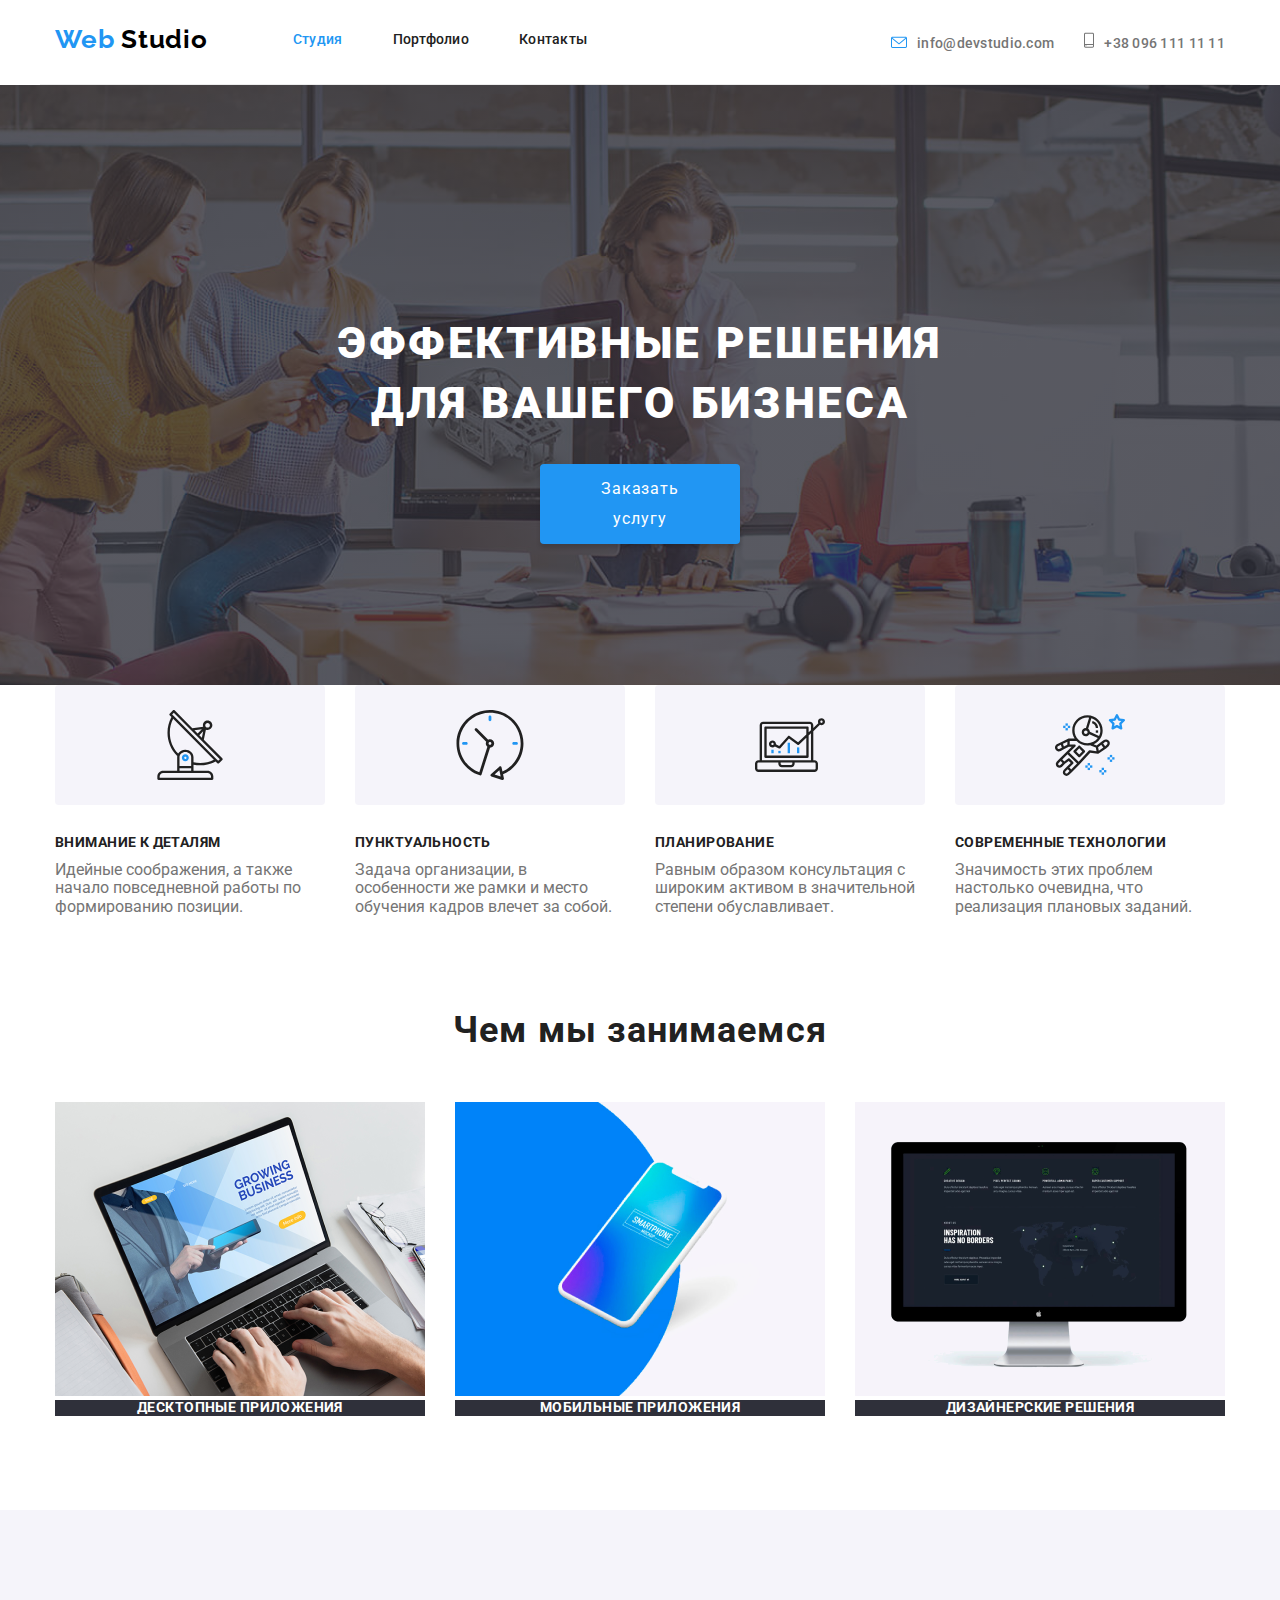
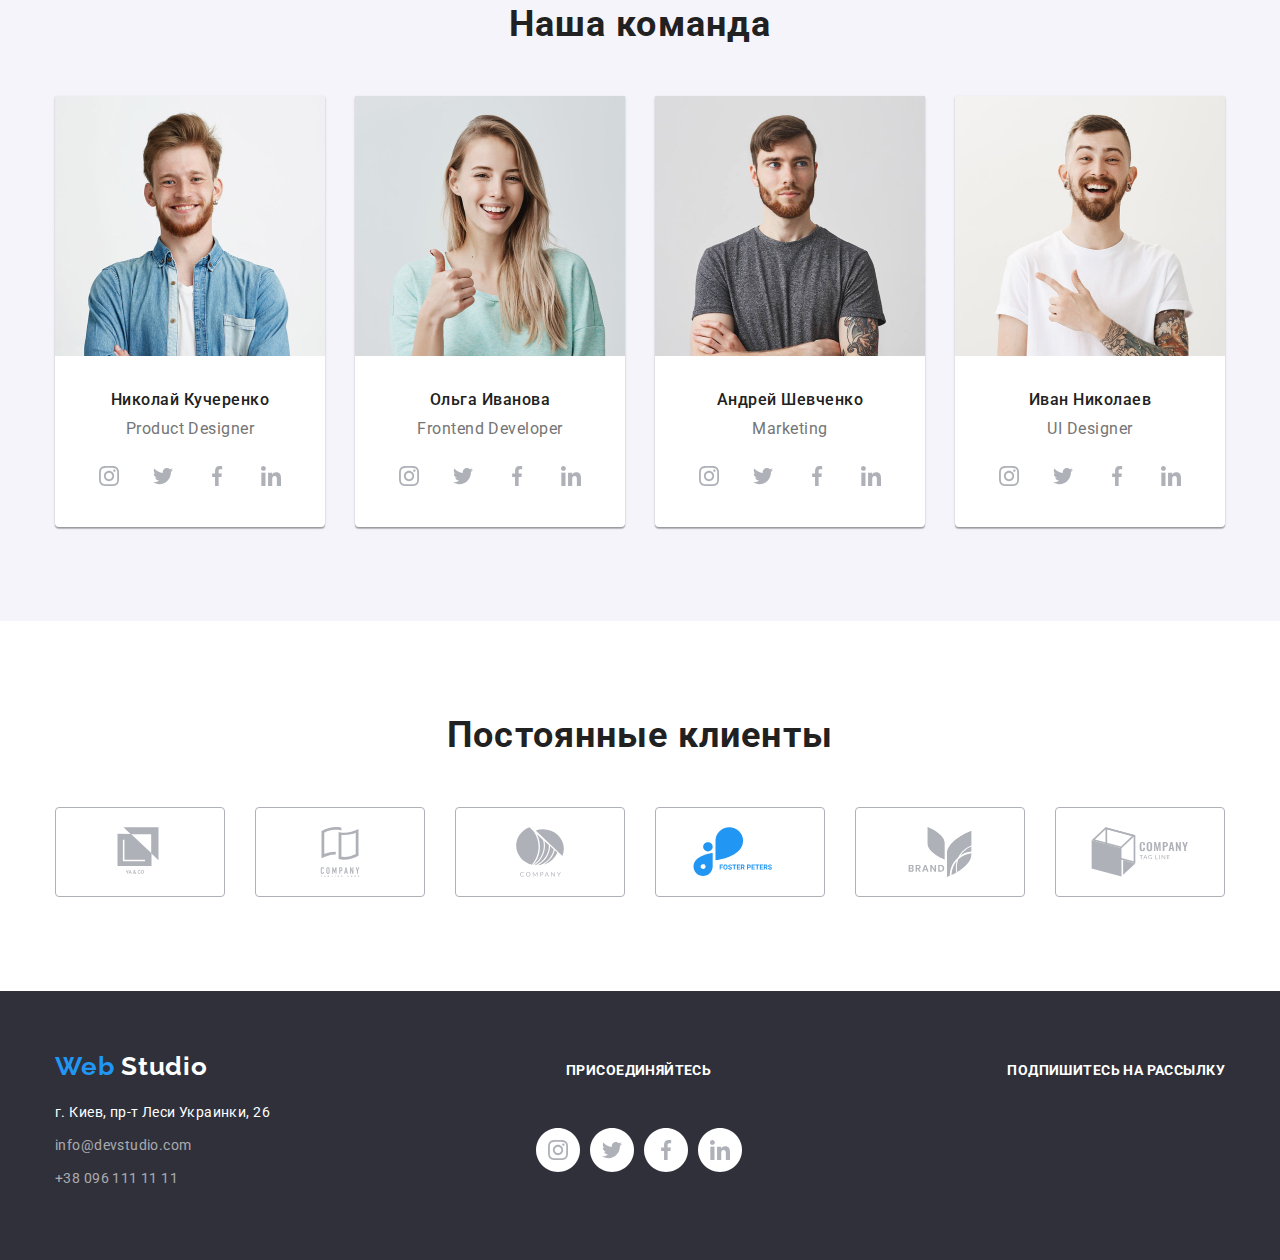
==== index.html @ a06b5bfc "Добавляет декорэлементы до спрайта" ====
<!DOCTYPE html>
<html lang="ru">
  <head>
    <meta charset="UTF-8" />
    <meta name="viewport" content="width=device-width, initial-scale=1.0" />
    <title>Web Studio</title>
    <link
      href="https://fonts.googleapis.com/css2?family=Raleway:wght@700&family=Roboto:wght@400;500;700;900&display=swap"
      rel="stylesheet"
    />
    <link rel="stylesheet" href="./css/normalize.css" />
    <link rel="stylesheet" href="./css/styles.css" />
  </head>
  <body>
    <header class="header">
      <div class="container">
        <nav class="navigation">
          <!--Логотип-->
          <a class="logo-link link" href="./index.html"
            ><span class="logo-name" lang="en"
              ><span class="logo-web">Web</span> Studio</span
            ></a
          >
          <!--Разделы-->
          <ul class="navigation-list">
            <li class="navigation-list-item">
              <a
                class="navigation-list-item-link link current"
                href="./index.html"
                target="_blank"
                >Студия</a
              >
            </li>
            <li class="navigation-list-item">
              <a
                class="navigation-list-item-link link"
                href="./portfolio.html"
                target="_blank"
                >Портфолио</a
              >
            </li>
            <li class="navigation-list-item">
              <a class="navigation-list-item-link link" href="">Контакты</a>
            </li>
          </ul>
        </nav>
        <!--Коммуникация-->
        <ul class="communication-list">
          <li class="communication-list-item item">
            <!--<img src="./images/images-header/envelope.svg" alt="Конверт" />--><a
              class="communication-mail-link link"
              href="mailto:info@devstudio.com"
              >info@devstudio.com</a
            >
          </li>
          <li class="communication-list-item item">
            <!--<img src="./images/images-header/smartphone.svg" alt="Смартфон" />--><a
              class="communication-tel-link link"
              href="tel:+380961111111"
              >+38 096 111 11 11</a
            >
          </li>
        </ul>
      </div>
    </header>
    <main>
      <!--Секция Герой-->
      <section class="hero">
        <div class="container">
          <h1 class="hero-title">
            Эффективные решения <br />
            для вашего бизнеса
          </h1>
          <a class="button-hero link" href="">Заказать услугу</a>
        </div>
      </section>
      <!--Наши особенности-->
      <section class="skills">
        <div class="container">
          <h2 hidden>Наши особенности</h2>
          <ul class="skills-list">
            <li class="skills-item icon-antenna">
              <!--<img
                class="picture"
                src="./images/images-skills/antenna.svg"
                alt="Антенна"
              />-->
              <h3 class="subtitle">Внимание к деталям</h3>
              <p class="skills-item-text">
                Идейные соображения, а также начало повседневной работы по
                формированию позиции.
              </p>
            </li>
            <li class="skills-item icon-clock">
              <!--<img
                class="picture"
                src="./images/images-skills/clock.svg"
                alt="Часы"
              />-->
              <h3 class="subtitle">Пунктуальность</h3>
              <p class="skills-item-text">
                Задача организации, в особенности же рамки и место обучения
                кадров влечет за собой.
              </p>
            </li>
            <li class="skills-item icon-diagram">
              <!--<img
                class="picture"
                src="./images/images-skills/diagram.svg"
                alt="Диаграмма"
              />-->
              <h3 class="subtitle">Планирование</h3>
              <p class="skills-item-text">
                Равным образом консультация с широким активом в значительной
                степени обуславливает.
              </p>
            </li>
            <li class="skills-item icon-astronaut">
              <!--<img
                class="picture"
                src="./images/images-skills/astronaut.svg"
                alt="Астронавт"
              />-->
              <h3 class="subtitle">Современные технологии</h3>
              <p class="skills-item-text">
                Значимость этих проблем настолько очевидна, что реализация
                плановых заданий.
              </p>
            </li>
          </ul>
        </div>
      </section>
      <!--Чем мы занимаемся-->
      <section class="work">
        <div class="container">
          <h2 class="title">Чем мы занимаемся</h2>
          <ul class="work-list">
            <li class="work-list-item">
              <img
                src="./images/images-work/desctop.png"
                alt="Работа с ноутбуком"
                width="370"
                height="294"
              />
              <p class="work-subtitle">Десктопные приложения</p>
            </li>
            <li class="work-list-item">
              <img
                src="./images/images-work/mobile.png"
                alt="Изображение смартфона"
                width="370"
                height="294"
              />
              <p class="work-subtitle">Мобильные приложения</p>
            </li>
            <li class="work-list-item">
              <img
                src="./images/images-work/display.png"
                alt="Экран дисплея"
                width="370"
                height="294"
              />
              <p class="work-subtitle">Дизайнерские решения</p>
            </li>
          </ul>
        </div>
      </section>
      <!--Наша команда-->
      <section class="team">
        <div class="container">
          <h2 class="title">Наша команда</h2>
          <ul class="team-list">
            <li class="team-list-item">
              <img
                src="./images/images-team/nik.jpg"
                alt="Николай Кучеренко"
                width="270"
                height="260"
              />
              <h3 class="team-name">Николай Кучеренко</h3>
              <p class="work-profession">Product Designer</p>
              <ul class="privat-communication">
                <li>
                  <a href="" aria-label="иконка линкедина">
                    <img
                      src="./images/images-team/lin.svg"
                      alt="иконка линкедина"
                  /></a>
                </li>
                <li>
                  <a href="" aria-label="иконка твиттера"
                    ><img
                      src="./images/images-team/tvit.svg"
                      alt="иконка твиттера"
                  /></a>
                </li>
                <li>
                  <a href="" aria-label="иконка фейсбука"
                    ><img
                      src="./images/images-team/fb.svg"
                      alt="иконка фейсбука"
                  /></a>
                </li>
                <li>
                  <a href="" aria-label="иконка инстаграма"
                    ><img
                      src="./images/images-team/instag.svg"
                      alt="иконка инстаграма"
                  /></a>
                </li>
              </ul>
            </li>

            <li class="team-list-item">
              <img
                src="./images/images-team/olg.jpg"
                alt="Ольга Иванова"
                width="270"
                height="260"
              />
              <h3 class="team-name">Ольга Иванова</h3>
              <p class="work-profession">Frontend Developer</p>
              <ul class="privat-communication">
                <li>
                  <a href="" aria-label="иконка линкедина">
                    <img
                      src="./images/images-team/lin.svg"
                      alt="иконка линкедина"
                  /></a>
                </li>
                <li>
                  <a href="" aria-label="иконка твиттера"
                    ><img
                      src="./images/images-team/tvit.svg"
                      alt="иконка твиттера"
                  /></a>
                </li>
                <li>
                  <a href="" aria-label="иконка фейсбука"
                    ><img
                      src="./images/images-team/fb.svg"
                      alt="иконка фейсбука"
                  /></a>
                </li>
                <li>
                  <a href="" aria-label="иконка инстаграма"
                    ><img
                      src="./images/images-team/instag.svg"
                      alt="иконка инстаграма"
                  /></a>
                </li>
              </ul>
            </li>
            <li class="team-list-item">
              <img
                src="./images/images-team/and.jpg"
                alt="Андрей Шевченко"
                width="270"
                height="260"
              />
              <h3 class="team-name">Андрей Шевченко</h3>
              <p class="work-profession">Marketing</p>
              <ul class="privat-communication">
                <li>
                  <a href="" aria-label="иконка линкедина">
                    <img
                      src="./images/images-team/lin.svg"
                      alt="иконка линкедина"
                  /></a>
                </li>
                <li>
                  <a href="" aria-label="иконка твиттера"
                    ><img
                      src="./images/images-team/tvit.svg"
                      alt="иконка твиттера"
                  /></a>
                </li>
                <li>
                  <a href="" aria-label="иконка фейсбука"
                    ><img
                      src="./images/images-team/fb.svg"
                      alt="иконка фейсбука"
                  /></a>
                </li>
                <li>
                  <a href="" aria-label="иконка инстаграма"
                    ><img
                      src="./images/images-team/instag.svg"
                      alt="иконка инстаграма"
                  /></a>
                </li>
              </ul>
            </li>
            <li class="team-list-item">
              <img
                src="./images/images-team/iva.jpg"
                alt="Иван Николаев"
                width="270"
                height="260"
              />
              <h3 class="team-name">Иван Николаев</h3>
              <p class="work-profession">UI Designer</p>
              <ul class="privat-communication">
                <li>
                  <a href="" aria-label="иконка линкедина">
                    <img
                      src="./images/images-team/lin.svg"
                      alt="иконка линкедина"
                  /></a>
                </li>
                <li>
                  <a href="" aria-label="иконка твиттера"
                    ><img
                      src="./images/images-team/tvit.svg"
                      alt="иконка твиттера"
                  /></a>
                </li>
                <li>
                  <a href="" aria-label="иконка фейсбука"
                    ><img
                      src="./images/images-team/fb.svg"
                      alt="иконка фейсбука"
                  /></a>
                </li>
                <li>
                  <a href="" aria-label="иконка инстаграма"
                    ><img
                      src="./images/images-team/instag.svg"
                      alt="иконка инстаграма"
                  /></a>
                </li>
              </ul>
            </li>
          </ul>
        </div>
      </section>
      <!--Постоянные клиенты-->
      <section class="klients container">
        <h2 class="title">Постоянные клиенты</h2>
        <ul class="klients-list">
          <li class="klients-button">
            <a href="" aria-label="иконка компании"
              ><img
                class="klients-logo"
                src="./images/images-klients/logo1.svg"
                alt="Логотип компании"
            /></a>
          </li>
          <li class="klients-button">
            <a href="" aria-label="иконка компании"
              ><img
                class="klients-logo"
                src="./images/images-klients/logo2.svg"
                alt="Логотип компании"
            /></a>
          </li>
          <li class="klients-button">
            <a href="" aria-label="иконка компании"
              ><img
                class="klients-logo"
                src="./images/images-klients/logo3.svg"
                alt="Логотип компании"
            /></a>
          </li>
          <li class="klients-button">
            <a href="" aria-label="иконка компании"
              ><img
                class="klients-logo"
                src="./images/images-klients/logo4.svg"
                alt="Логотип компании"
            /></a>
          </li>
          <li class="klients-button">
            <a href="" aria-label="иконка компании"
              ><img
                class="klients-logo"
                src="./images/images-klients/logo5.svg"
                alt="Логотип компании"
            /></a>
          </li>
          <li class="klients-button">
            <a href="" aria-label="иконка компании"
              ><img
                class="klients-logo"
                src="./images/images-klients/logo6.svg"
                alt="Логотип компании"
            /></a>
          </li>
        </ul>
      </section>
    </main>
    <!--Подвал-->
    <footer class="footer">
      <div class="footer-container container">
        <div class="footer-contact">
          <a class="footer-logo link" href=""
            ><span class="logo-name" lang="en"
              ><span class="logo-web">Web</span> Studio</span
            ></a
          >
          <ul class="footer-list">
            <li class="footer-adress">г. Киев, пр-т Леси Украинки, 26</li>
            <li class="footer-adress">
              <a class="footer-mail link" href="mailto:info@devstudio.com"
                >info@devstudio.com</a
              >
            </li>
            <li class="footer-adress">
              <a class="footer-tel link" href="tel:+380961111111"
                >+38 096 111 11 11</a
              >
            </li>
          </ul>
        </div>
        <div class="footer-connect">
          <p class="connect">присоединяйтесь</p>
          <ul class="footer-connect-list">
            <li>
              <a href="" aria-label="иконка линкедина">
                <img src="./images/images-team/lin.svg" alt="иконка линкедина"
              /></a>
            </li>
            <li>
              <a href="" aria-label="иконка твиттера"
                ><img src="./images/images-team/tvit.svg" alt="иконка твиттера"
              /></a>
            </li>
            <li>
              <a href="" aria-label="иконка фейсбука"
                ><img src="./images/images-team/fb.svg" alt="иконка фейсбука"
              /></a>
            </li>
            <li>
              <a href="" aria-label="иконка инстаграма"
                ><img
                  src="./images/images-team/instag.svg"
                  alt="иконка инстаграма"
              /></a>
            </li>
          </ul>
        </div>
        <div class="subscription">
          <p class="connect">Подпишитесь на рассылку</p>
        </div>
      </div>
    </footer>
  </body>
</html>
---- css/styles.css ----
/* цвет основного текста #757575 */
/* цвет заголовков  #212121; */
/* цвет на темном фоне #FFFFFF  */
/* цвет акцента #2196F3 */
/* вторичный цвет фона #F5F4FA; */
/* темный цвет фона #2F303A; */
/* шрифт заголовков  Roboto bold; */
/* шрифт основного текста  Roboto normal; */
/* шрифт главного заголовка  Roboto 900; */
:root {
  --main-text-color: #757575;
  --title-text-color: #212121;
  --contrast-text-color: #ffffff;
  --accent-color: #2196f3;
  --body-color: #ffffff;
  --alt-body-color: #f5f4fa;
  --dark-body-color: #2f303a;
  --main-font: Roboto, sans-serif;
  --title-font: Roboto bold, sans-serif;
}
html {
  box-sizing: border-box;
}

*,
*::before,
*::after {
  box-sizing: inherit;
  margin: 0;
  padding: 0;
}
/*img {
  display: block;
  max-width: 100%;
  height: auto;
}*/
body {
  background-color: var(--body-color);
  color: var(--main-text-color);
  font-family: var(--main-font);
  font-style: normal;
  text-decoration: none;
}
.header .container {
  display: flex;
  align-items: baseline;
  justify-content: space-between;
  border-bottom: 1px solid #ececec;
}
.container {
  width: 1200px;
  padding-left: 15px;
  padding-right: 15px;
  margin-left: auto;
  margin-right: auto;
}
.navigation {
  display: flex;
}
.logo-link {
  display: block;
  padding-top: 24px;
  padding-bottom: 25px;
  margin-right: 85px;
}

.navigation .logo-name {
  color: #000000;
  font-family: Raleway, sans-serif;
  font-weight: 700;
  font-size: 26px;
  line-height: 1.19;
  letter-spacing: 0.03em;
}
.navigation .logo-name:hover,
.navigation .logo-name:focus {
  color: var(--accent-color);
}
.logo-web {
  color: var(--accent-color);
}

.navigation-list,
.communication-list,
.skills-list,
.work-list,
.team-list,
.klients-list,
.filter-list,
.gallery-list,
.footer-list {
  list-style: none;
}
.link {
  text-decoration: none;
}
.navigation-list {
  display: flex;
}
.navigation-list-item:not(:last-child) {
  margin-right: 50px;
}
.navigation-list-item-link {
  display: block;
  padding-top: 32px;
  padding-bottom: 32px;
  font-weight: 500;
  font-size: 14px;
  line-height: 1.14;
  letter-spacing: 0.02em;
  text-decoration: none;
  color: var(--title-text-color);
}

.navigation-list-item-link:hover,
.navigation-list-item-link:focus {
  color: var(--accent-color);
}
.current {
  color: var(--accent-color);
}
.communication-list {
  display: flex;
  align-items: baseline;
}
.communication-list-item:not(:last-child) {
  margin-right: 30px;
}
.communication-mail-link::before {
  content: "";
  display: inline-block;
  margin-right: 10px;
  width: 16px;
  height: 12px;
  background-image: url("../images/images-header/envelope.svg");
}
.communication-tel-link::before {
  content: "";
  display: inline-block;
  margin-right: 10px;
  width: 10px;
  height: 16px;
  background-image: url("../images/images-header/smartphone.svg");
}
.communication-mail-link,
.communication-tel-link {
  display: block;
  padding-top: 32px;
  padding-bottom: 32px;

  font-weight: 500;
  font-size: 14px;
  line-height: 1.14;
  letter-spacing: 0.02em;

  color: var(--main-text-color);
}
.communication-mail-link:hover,
.communication-mail-link:focus,
.communication-tel-link:hover,
.communication-tel-link:focus {
  color: var(--accent-color);
}
.navigation-list-item-link .current {
  color: var(--title-text-color);
}
.hero {
  background-image: linear-gradient(
      rgba(47, 48, 58, 0.8),
      rgba(47, 48, 58, 0.8)
    ),
    url("../images/images-hero.jpg");

  max-height: 600px;
  background-repeat: no-repeat;
  background-position: right;
  background-size: auto;
  padding-top: 200px;
  padding-bottom: 200px;
}
.hero-title {
  font-weight: 900;
  font-size: 44px;
  line-height: 1.36;
  text-align: center;
  letter-spacing: 0.06em;
  text-transform: uppercase;
  color: var(--contrast-text-color);
}
.button-hero {
  display: block;
  padding-top: 10px;
  padding-right: 32px;
  padding-bottom: 10px;
  padding-left: 32px;
  width: 200px;
  box-shadow: 0px 4px 4px rgba(0, 0, 0, 0.15);
  border-radius: 4px;
  margin-top: 30px;
  margin-left: auto;
  margin-right: auto;
  font-weight: 400;
  font-size: 16px;
  line-height: 1.87;
  text-align: center;
  letter-spacing: 0.06em;
  background-color: #2196f3;
  color: var(--contrast-text-color);
}
.title {
  font-weight: 700;
  font-size: 36px;
  line-height: 1.16;
  text-align: center;
  letter-spacing: 0.03em;
  color: var(--title-text-color);
}
.skills {
  padding-bottom: 94px;
}
.skills-list {
  display: flex;
  flex-wrap: wrap;
  justify-content: space-between;
}
.skills-item:not(:last-child) {
  margin-right: 0px;
}
.picture {
  display: block;
  width: 270px;
  height: 120px;
  padding-top: 25px;
  padding-right: 100px;
  padding-bottom: 25px;
  padding-left: 100px;
  margin-bottom: 30px;
  border-radius: 4px;
  background-color: var(--alt-body-color);
}
.subtitle {
  font-weight: 700;
  font-size: 14px;
  line-height: 1.14;
  letter-spacing: 0.03em;
  text-transform: uppercase;
  color: var(--title-text-color);
}
.skills-item-text {
  display: block;
  width: 270px;
  margin-top: 10px;
}
.work-list {
  display: flex;
  justify-content: space-between;
  padding-top: 50px;
  padding-bottom: 94px;
}
.skills-item::before {
  content: "";
  display: block;
  margin-bottom: 30px;
  background: #f5f4fa;
  border-radius: 4px;

  background-repeat: no-repeat;
  background-position: center;
  height: 120px;
}
.icon-antenna::before {
  background-image: url("../images/images-skills/antenna.svg");
}
.icon-clock::before {
  background-image: url("../images/images-skills/clock.svg");
}
.icon-diagram::before {
  background-image: url("../images/images-skills/diagram.svg");
}
.icon-astronaut::before {
  background-image: url("../images/images-skills/astronaut.svg");
}
.work-subtitle,
.connect {
  font-weight: 700;
  font-size: 14px;
  line-height: 1.14;
  text-align: center;
  letter-spacing: 0.03em;
  text-transform: uppercase;
  background-color: var(--dark-body-color);
  color: var(--contrast-text-color);
}
.team {
  background-color: var(--alt-body-color);
  padding-top: 94px;
}
.team-list {
  display: flex;
  justify-content: space-between;
  padding-top: 50px;
  padding-bottom: 94px;
}
.team-list-item {
  display: block;
  width: 270px;
  margin-right: 30;
  background-color: var(--body-color);
  box-shadow: 0px 2px 1px rgba(0, 0, 0, 0.2), 0px 1px 1px rgba(0, 0, 0, 0.14),
    0px 1px 3px rgba(0, 0, 0, 0.12);
  border-radius: 0px 0px 4px 4px;
}
.team-list-item:not(:last-child) {
  margin-right: 0px;
}
.team-name {
  display: block;
  padding-top: 30px;
  padding-bottom: 10px;

  font-family: Roboto;
  font-weight: 500;
  font-size: 16px;
  line-height: 1.19;
  text-align: center;
  letter-spacing: 0.03em;
  color: var(--title-text-color);
}
.work-profession {
  font-family: Roboto;
  font-weight: 400;
  font-size: 16px;
  line-height: 1.19;
  text-align: center;
  letter-spacing: 0.03em;
  color: var(--main-text-color);
}
.privat-communication {
  display: flex;
  justify-content: space-between;
  padding-top: 16px;
  padding-right: 32px;
  padding-bottom: 24px;
  padding-left: 32px;
  list-style: none;
}
.klients {
  padding-top: 94px;
  padding-bottom: 94px;
}
.klients-list {
  display: flex;
  justify-content: space-between;
  padding-top: 50px;
}
.klients-button {
  display: flex;
  justify-content: center;
  align-items: center;
  width: 170px;
  height: 90px;
  border: 1px solid #afb1b8;
  border-radius: 4px;
  /*padding-top: 10.28px;
  text-align: center;*/
}
.klients-button:hover,
.klients-button:focus {
  border: 1px solid #2196f3;
}
.klients-logo {
  display: block;
  width: 170px;
  height: 90px;
  padding: 20px;
}
footer {
  background-color: var(--dark-body-color);
  padding-top: 60px;
  padding-bottom: 60px;
}
.footer-container {
  display: flex;
  justify-content: space-between;
  align-items: baseline;
}

footer .logo-name {
  display: block;
  padding-bottom: 20px;
  font-family: Raleway;
  font-weight: 700;
  font-size: 26px;
  line-height: 1.19;
  letter-spacing: 0.03em;
  color: var(--contrast-text-color);
}

.footer-adress {
  display: block;
  padding-bottom: 9px;
  font-weight: 400;
  font-size: 14px;
  line-height: 1.71;
  letter-spacing: 0.03em;

  color: var(--contrast-text-color);
}
.footer-mail,
.footer-tel {
  font-weight: 400;
  font-size: 14px;
  line-height: 1.71;
  letter-spacing: 0.03em;

  color: rgba(255, 255, 255, 0.6);
}

.footer-connect-list {
  display: flex;
  justify-content: space-between;
  padding-top: 50px;
  list-style: none;
  width: 206px;
}

.filter-list {
  display: flex;
  justify-content: center;
  padding-top: 102px;
  padding-bottom: 52px;
}
.filter-list-item {
  display: block;
  padding-top: 6px;
  padding-right: 22px;
  padding-bottom: 6px;
  padding-left: 22px;
  border-radius: 4px;
  font-weight: 500;
  font-size: 16px;
  line-height: 1.62;
  text-align: center;
  letter-spacing: 0.03em;
  color: var(--title-text-color);
  background-color: var(--alt-body-color);
}
.filter-list-item:hover,
.filter-list-item:focus {
  background-color: var(--accent-color);
  color: var(--contrast-text-color);
}
.filter-list-item:not(:last-child) {
  margin-right: 8px;
}
.gallery-list {
  display: flex;
  flex-wrap: wrap;
  padding-bottom: 82px;
}
.gallery-list-item {
  display: block;
  width: 370px;
  margin-right: 30px;
  margin-bottom: 30px;
}
.gallery-list-item:nth-child(3n) {
  margin-right: 0px;
}
.gallery-list-item:nth-last-child(-n + 3) {
  margin-bottom: 0px;
}
.gallery-picture {
  display: block;
}
.gallery-hidden-text {
  font-weight: 400;
  font-size: 18px;
  line-height: 1.56;
  letter-spacing: 0.03em;
  background-color: var(--accent-color);
  color: var(--contrast-text-color);
}
.description {
  display: block;
  padding-top: 20px;
  padding-right: 24px;
  padding-bottom: 20px;
  padding-left: 24px;
  border-left: 1px solid #eeeeee;
  border-bottom: 1px solid #eeeeee;
  border-right: 1px solid #eeeeee;
}
.gallery-title {
  font-weight: 400;
  font-size: 18px;
  line-height: 2;
  letter-spacing: 0.06em;
  color: var(--title-text-color);
  margin-bottom: 4px;
}
.gallery-text {
  font-weight: 400;
  font-size: 16px;
  line-height: 1.87;
  letter-spacing: 0.03em;
  color: var(--main-text-color);
}
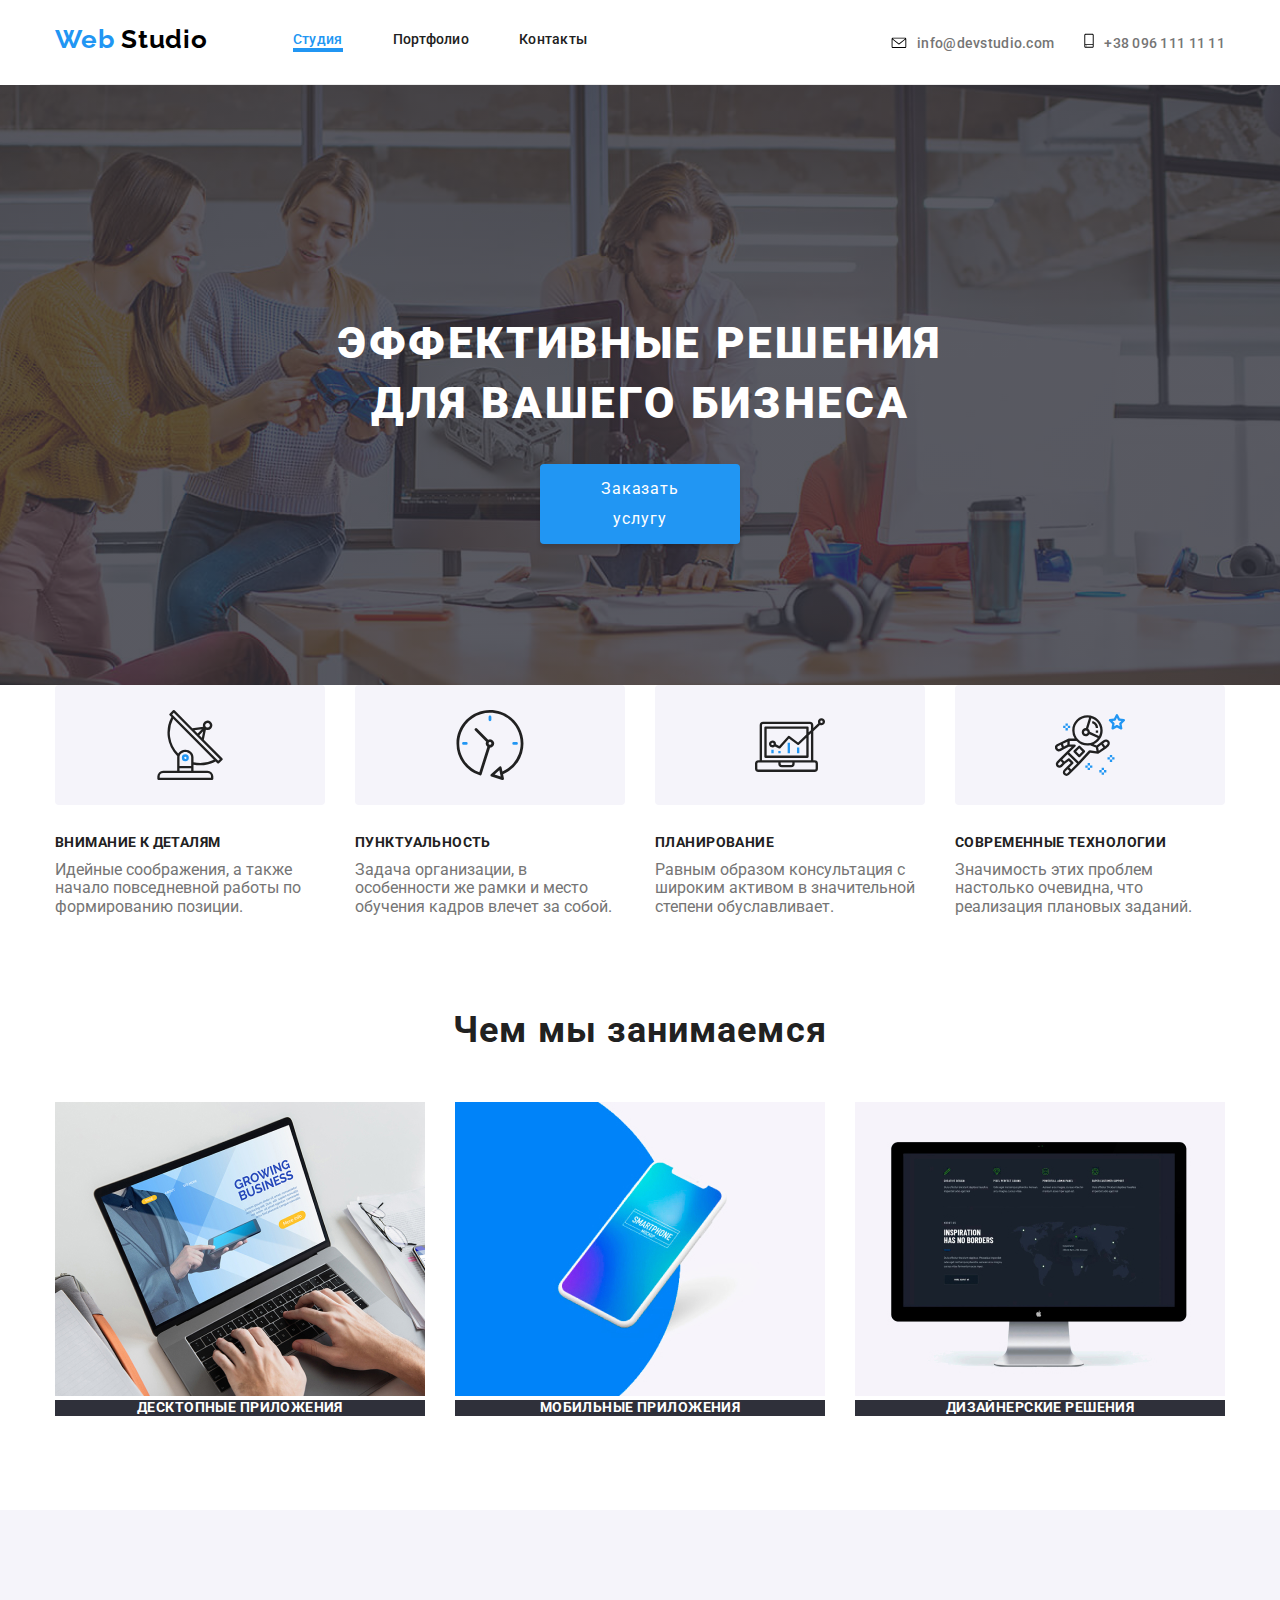
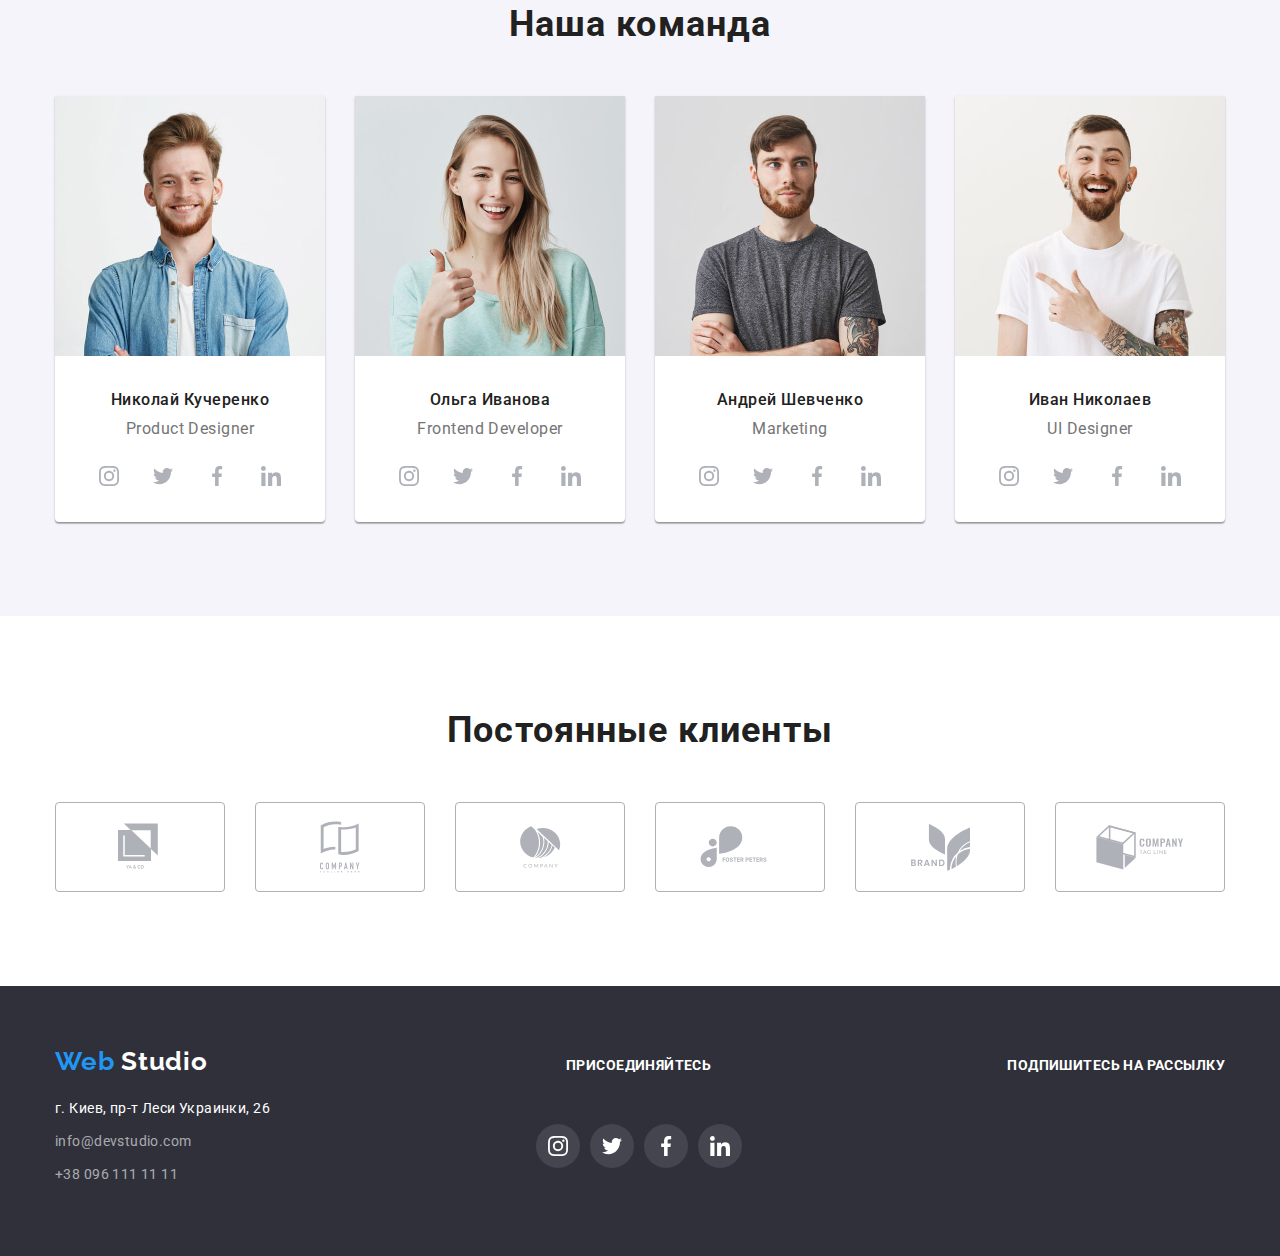
==== commit 1cc3a811: "оптимизирует изображения" ====
--- a/index.html
+++ b/index.html
@@ -50,6 +50,8 @@
             <!--<img src="./images/images-header/envelope.svg" alt="Конверт" />--><a
               class="communication-mail-link link"
               href="mailto:info@devstudio.com"
+              ><svg class="communication-mail-link-svg">
+                <use href="./images/sprite.svg#icon-envelope"></use></svg
               >info@devstudio.com</a
             >
           </li>
@@ -57,6 +59,8 @@
             <!--<img src="./images/images-header/smartphone.svg" alt="Смартфон" />--><a
               class="communication-tel-link link"
               href="tel:+380961111111"
+              ><svg class="communication-tel-link-svg">
+                <use href="./images/sprite.svg#icon-smartphone"></use></svg
               >+38 096 111 11 11</a
             >
           </li>
@@ -85,6 +89,11 @@
                 src="./images/images-skills/antenna.svg"
                 alt="Антенна"
               />-->
+              <div class="skills-item-icon">
+                <svg class="skills-item-svg">
+                  <use href="./images/sprite.svg#icon-antenna"></use>
+                </svg>
+              </div>
               <h3 class="subtitle">Внимание к деталям</h3>
               <p class="skills-item-text">
                 Идейные соображения, а также начало повседневной работы по
@@ -97,6 +106,11 @@
                 src="./images/images-skills/clock.svg"
                 alt="Часы"
               />-->
+              <div class="skills-item-icon">
+                <svg class="skills-item-svg">
+                  <use href="./images/sprite.svg#icon-clock"></use>
+                </svg>
+              </div>
               <h3 class="subtitle">Пунктуальность</h3>
               <p class="skills-item-text">
                 Задача организации, в особенности же рамки и место обучения
@@ -109,6 +123,11 @@
                 src="./images/images-skills/diagram.svg"
                 alt="Диаграмма"
               />-->
+              <div class="skills-item-icon">
+                <svg class="skills-item-svg">
+                  <use href="./images/sprite.svg#icon-diagram"></use>
+                </svg>
+              </div>
               <h3 class="subtitle">Планирование</h3>
               <p class="skills-item-text">
                 Равным образом консультация с широким активом в значительной
@@ -121,6 +140,11 @@
                 src="./images/images-skills/astronaut.svg"
                 alt="Астронавт"
               />-->
+              <div class="skills-item-icon">
+                <svg class="skills-item-svg">
+                  <use href="./images/sprite.svg#icon-astronaut"></use>
+                </svg>
+              </div>
               <h3 class="subtitle">Современные технологии</h3>
               <p class="skills-item-text">
                 Значимость этих проблем настолько очевидна, что реализация
@@ -137,7 +161,7 @@
           <ul class="work-list">
             <li class="work-list-item">
               <img
-                src="./images/images-work/desctop.png"
+                src="./images/images-work/notebook.jpg"
                 alt="Работа с ноутбуком"
                 width="370"
                 height="294"
@@ -146,7 +170,7 @@
             </li>
             <li class="work-list-item">
               <img
-                src="./images/images-work/mobile.png"
+                src="./images/images-work/box.jpg"
                 alt="Изображение смартфона"
                 width="370"
                 height="294"
@@ -155,7 +179,7 @@
             </li>
             <li class="work-list-item">
               <img
-                src="./images/images-work/display.png"
+                src="./images/images-work/desctop.jpg"
                 alt="Экран дисплея"
                 width="370"
                 height="294"
@@ -181,32 +205,41 @@
               <p class="work-profession">Product Designer</p>
               <ul class="privat-communication">
                 <li>
-                  <a href="" aria-label="иконка линкедина">
-                    <img
-                      src="./images/images-team/lin.svg"
-                      alt="иконка линкедина"
-                  /></a>
-                </li>
-                <li>
-                  <a href="" aria-label="иконка твиттера"
-                    ><img
-                      src="./images/images-team/tvit.svg"
-                      alt="иконка твиттера"
-                  /></a>
-                </li>
-                <li>
-                  <a href="" aria-label="иконка фейсбука"
-                    ><img
-                      src="./images/images-team/fb.svg"
-                      alt="иконка фейсбука"
-                  /></a>
-                </li>
-                <li>
-                  <a href="" aria-label="иконка инстаграма"
-                    ><img
-                      src="./images/images-team/instag.svg"
-                      alt="иконка инстаграма"
-                  /></a>
+                  <a
+                    class="privat-communication-link link"
+                    href=""
+                    aria-label="иконка линкедина"
+                  >
+                    <svg class="privat-communication-svg">
+                      <use href="./images/sprite.svg#icon-linkedin"></use></svg
+                  ></a>
+                </li>
+                <li>
+                  <a
+                    class="privat-communication-link link"
+                    href=""
+                    aria-label="иконка твиттера"
+                    ><svg class="privat-communication-svg">
+                      <use href="./images/sprite.svg#icon-twitter"></use></svg
+                  ></a>
+                </li>
+                <li>
+                  <a
+                    class="privat-communication-link link"
+                    href=""
+                    aria-label="иконка фейсбука"
+                    ><svg class="privat-communication-svg">
+                      <use href="./images/sprite.svg#icon-facebook"></use></svg
+                  ></a>
+                </li>
+                <li>
+                  <a
+                    class="privat-communication-link link"
+                    href=""
+                    aria-label="иконка инстаграма"
+                    ><svg class="privat-communication-svg">
+                      <use href="./images/sprite.svg#icon-instagram"></use></svg
+                  ></a>
                 </li>
               </ul>
             </li>
@@ -222,32 +255,41 @@
               <p class="work-profession">Frontend Developer</p>
               <ul class="privat-communication">
                 <li>
-                  <a href="" aria-label="иконка линкедина">
-                    <img
-                      src="./images/images-team/lin.svg"
-                      alt="иконка линкедина"
-                  /></a>
-                </li>
-                <li>
-                  <a href="" aria-label="иконка твиттера"
-                    ><img
-                      src="./images/images-team/tvit.svg"
-                      alt="иконка твиттера"
-                  /></a>
-                </li>
-                <li>
-                  <a href="" aria-label="иконка фейсбука"
-                    ><img
-                      src="./images/images-team/fb.svg"
-                      alt="иконка фейсбука"
-                  /></a>
-                </li>
-                <li>
-                  <a href="" aria-label="иконка инстаграма"
-                    ><img
-                      src="./images/images-team/instag.svg"
-                      alt="иконка инстаграма"
-                  /></a>
+                  <a
+                    class="privat-communication-link link"
+                    href=""
+                    aria-label="иконка линкедина"
+                  >
+                    <svg class="privat-communication-svg">
+                      <use href="./images/sprite.svg#icon-linkedin"></use></svg
+                  ></a>
+                </li>
+                <li>
+                  <a
+                    class="privat-communication-link link"
+                    href=""
+                    aria-label="иконка твиттера"
+                    ><svg class="privat-communication-svg">
+                      <use href="./images/sprite.svg#icon-twitter"></use></svg
+                  ></a>
+                </li>
+                <li>
+                  <a
+                    class="privat-communication-link link"
+                    href=""
+                    aria-label="иконка фейсбука"
+                    ><svg class="privat-communication-svg">
+                      <use href="./images/sprite.svg#icon-facebook"></use></svg
+                  ></a>
+                </li>
+                <li>
+                  <a
+                    class="privat-communication-link link"
+                    href=""
+                    aria-label="иконка инстаграма"
+                    ><svg class="privat-communication-svg">
+                      <use href="./images/sprite.svg#icon-instagram"></use></svg
+                  ></a>
                 </li>
               </ul>
             </li>
@@ -262,32 +304,41 @@
               <p class="work-profession">Marketing</p>
               <ul class="privat-communication">
                 <li>
-                  <a href="" aria-label="иконка линкедина">
-                    <img
-                      src="./images/images-team/lin.svg"
-                      alt="иконка линкедина"
-                  /></a>
-                </li>
-                <li>
-                  <a href="" aria-label="иконка твиттера"
-                    ><img
-                      src="./images/images-team/tvit.svg"
-                      alt="иконка твиттера"
-                  /></a>
-                </li>
-                <li>
-                  <a href="" aria-label="иконка фейсбука"
-                    ><img
-                      src="./images/images-team/fb.svg"
-                      alt="иконка фейсбука"
-                  /></a>
-                </li>
-                <li>
-                  <a href="" aria-label="иконка инстаграма"
-                    ><img
-                      src="./images/images-team/instag.svg"
-                      alt="иконка инстаграма"
-                  /></a>
+                  <a
+                    class="privat-communication-link link"
+                    href=""
+                    aria-label="иконка линкедина"
+                  >
+                    <svg class="privat-communication-svg">
+                      <use href="./images/sprite.svg#icon-linkedin"></use></svg
+                  ></a>
+                </li>
+                <li>
+                  <a
+                    class="privat-communication-link link"
+                    href=""
+                    aria-label="иконка твиттера"
+                    ><svg class="privat-communication-svg">
+                      <use href="./images/sprite.svg#icon-twitter"></use></svg
+                  ></a>
+                </li>
+                <li>
+                  <a
+                    class="privat-communication-link link"
+                    href=""
+                    aria-label="иконка фейсбука"
+                    ><svg class="privat-communication-svg">
+                      <use href="./images/sprite.svg#icon-facebook"></use></svg
+                  ></a>
+                </li>
+                <li>
+                  <a
+                    class="privat-communication-link link"
+                    href=""
+                    aria-label="иконка инстаграма"
+                    ><svg class="privat-communication-svg">
+                      <use href="./images/sprite.svg#icon-instagram"></use></svg
+                  ></a>
                 </li>
               </ul>
             </li>
@@ -302,32 +353,41 @@
               <p class="work-profession">UI Designer</p>
               <ul class="privat-communication">
                 <li>
-                  <a href="" aria-label="иконка линкедина">
-                    <img
-                      src="./images/images-team/lin.svg"
-                      alt="иконка линкедина"
-                  /></a>
-                </li>
-                <li>
-                  <a href="" aria-label="иконка твиттера"
-                    ><img
-                      src="./images/images-team/tvit.svg"
-                      alt="иконка твиттера"
-                  /></a>
-                </li>
-                <li>
-                  <a href="" aria-label="иконка фейсбука"
-                    ><img
-                      src="./images/images-team/fb.svg"
-                      alt="иконка фейсбука"
-                  /></a>
-                </li>
-                <li>
-                  <a href="" aria-label="иконка инстаграма"
-                    ><img
-                      src="./images/images-team/instag.svg"
-                      alt="иконка инстаграма"
-                  /></a>
+                  <a
+                    class="privat-communication-link link"
+                    href=""
+                    aria-label="иконка линкедина"
+                  >
+                    <svg class="privat-communication-svg">
+                      <use href="./images/sprite.svg#icon-linkedin"></use></svg
+                  ></a>
+                </li>
+                <li>
+                  <a
+                    class="privat-communication-link link"
+                    href=""
+                    aria-label="иконка твиттера"
+                    ><svg class="privat-communication-svg">
+                      <use href="./images/sprite.svg#icon-twitter"></use></svg
+                  ></a>
+                </li>
+                <li>
+                  <a
+                    class="privat-communication-link link"
+                    href=""
+                    aria-label="иконка фейсбука"
+                    ><svg class="privat-communication-svg">
+                      <use href="./images/sprite.svg#icon-facebook"></use></svg
+                  ></a>
+                </li>
+                <li>
+                  <a
+                    class="privat-communication-link link"
+                    href=""
+                    aria-label="иконка инстаграма"
+                    ><svg class="privat-communication-svg">
+                      <use href="./images/sprite.svg#icon-instagram"></use></svg
+                  ></a>
                 </li>
               </ul>
             </li>
@@ -340,51 +400,39 @@
         <ul class="klients-list">
           <li class="klients-button">
             <a href="" aria-label="иконка компании"
-              ><img
-                class="klients-logo"
-                src="./images/images-klients/logo1.svg"
-                alt="Логотип компании"
-            /></a>
+              ><svg class="klients-list-svg1">
+                <use href="./images/sprite.svg#icon-logo-1"></use></svg
+            ></a>
           </li>
           <li class="klients-button">
             <a href="" aria-label="иконка компании"
-              ><img
-                class="klients-logo"
-                src="./images/images-klients/logo2.svg"
-                alt="Логотип компании"
-            /></a>
+              ><svg class="klients-list-svg2">
+                <use href="./images/sprite.svg#icon-logo-2"></use></svg
+            ></a>
           </li>
           <li class="klients-button">
             <a href="" aria-label="иконка компании"
-              ><img
-                class="klients-logo"
-                src="./images/images-klients/logo3.svg"
-                alt="Логотип компании"
-            /></a>
+              ><svg class="klients-list-svg3">
+                <use href="./images/sprite.svg#icon-logo-3"></use></svg
+            ></a>
           </li>
           <li class="klients-button">
             <a href="" aria-label="иконка компании"
-              ><img
-                class="klients-logo"
-                src="./images/images-klients/logo4.svg"
-                alt="Логотип компании"
-            /></a>
+              ><svg class="klients-list-svg4">
+                <use href="./images/sprite.svg#icon-logo-4"></use></svg
+            ></a>
           </li>
           <li class="klients-button">
             <a href="" aria-label="иконка компании"
-              ><img
-                class="klients-logo"
-                src="./images/images-klients/logo5.svg"
-                alt="Логотип компании"
-            /></a>
+              ><svg class="klients-list-svg5">
+                <use href="./images/sprite.svg#icon-logo-5"></use></svg
+            ></a>
           </li>
           <li class="klients-button">
             <a href="" aria-label="иконка компании"
-              ><img
-                class="klients-logo"
-                src="./images/images-klients/logo6.svg"
-                alt="Логотип компании"
-            /></a>
+              ><svg class="klients-list-svg6">
+                <use href="./images/sprite.svg#icon-logo-6"></use></svg
+            ></a>
           </li>
         </ul>
       </section>
@@ -416,26 +464,41 @@
           <p class="connect">присоединяйтесь</p>
           <ul class="footer-connect-list">
             <li>
-              <a href="" aria-label="иконка линкедина">
-                <img src="./images/images-team/lin.svg" alt="иконка линкедина"
-              /></a>
+              <a
+                class="footer-connect-link link"
+                href=""
+                aria-label="иконка линкедина"
+              >
+                <svg class="footer-connect-link-svg">
+                  <use href="./images/sprite.svg#icon-linkedin"></use></svg
+              ></a>
             </li>
             <li>
-              <a href="" aria-label="иконка твиттера"
-                ><img src="./images/images-team/tvit.svg" alt="иконка твиттера"
-              /></a>
+              <a
+                class="footer-connect-link link"
+                href=""
+                aria-label="иконка твиттера"
+                ><svg class="footer-connect-link-svg">
+                  <use href="./images/sprite.svg#icon-twitter"></use></svg
+              ></a>
             </li>
             <li>
-              <a href="" aria-label="иконка фейсбука"
-                ><img src="./images/images-team/fb.svg" alt="иконка фейсбука"
-              /></a>
+              <a
+                class="footer-connect-link link"
+                href=""
+                aria-label="иконка фейсбука"
+                ><svg class="footer-connect-link-svg">
+                  <use href="./images/sprite.svg#icon-facebook"></use></svg
+              ></a>
             </li>
             <li>
-              <a href="" aria-label="иконка инстаграма"
-                ><img
-                  src="./images/images-team/instag.svg"
-                  alt="иконка инстаграма"
-              /></a>
+              <a
+                class="footer-connect-link link"
+                href=""
+                aria-label="иконка инстаграма"
+                ><svg class="footer-connect-link-svg">
+                  <use href="./images/sprite.svg#icon-instagram"></use></svg
+              ></a>
             </li>
           </ul>
         </div>
--- a/css/styles.css
+++ b/css/styles.css
@@ -97,6 +97,7 @@
 .navigation-list {
   display: flex;
 }
+
 .navigation-list-item:not(:last-child) {
   margin-right: 50px;
 }
@@ -119,6 +120,13 @@
 .current {
   color: var(--accent-color);
 }
+.navigation-list-item .current::after {
+  content: "";
+  display: block;
+
+  height: 4px;
+  background-color: var(--accent-color);
+}
 .communication-list {
   display: flex;
   align-items: baseline;
@@ -126,7 +134,19 @@
 .communication-list-item:not(:last-child) {
   margin-right: 30px;
 }
-.communication-mail-link::before {
+.communication-mail-link-svg {
+  display: inline-block;
+  width: 16px;
+  height: 11px;
+  margin-right: 10px;
+}
+.communication-tel-link-svg {
+  display: inline-block;
+  width: 10px;
+  height: 15px;
+  margin-right: 10px;
+}
+/*.communication-mail-link::before {
   content: "";
   display: inline-block;
   margin-right: 10px;
@@ -141,7 +161,7 @@
   width: 10px;
   height: 16px;
   background-image: url("../images/images-header/smartphone.svg");
-}
+}*/
 .communication-mail-link,
 .communication-tel-link {
   display: block;
@@ -160,6 +180,12 @@
 .communication-tel-link:hover,
 .communication-tel-link:focus {
   color: var(--accent-color);
+}
+.communication-mail-link:hover svg,
+.communication-mail-link:focus svg,
+.communication-tel-link:hover svg,
+.communication-tel-link:focus svg {
+  fill: var(--accent-color);
 }
 .navigation-list-item-link .current {
   color: var(--title-text-color);
@@ -226,7 +252,24 @@
 .skills-item:not(:last-child) {
   margin-right: 0px;
 }
-.picture {
+.skills-item-icon {
+  display: block;
+  width: 270px;
+  height: 120px;
+  border-radius: 4px;
+  padding-top: 25px;
+  padding-right: 100px;
+  padding-bottom: 25px;
+  padding-left: 100px;
+  margin-bottom: 30px;
+  background-color: var(--alt-body-color);
+}
+.skills-item-svg {
+  display: inline-block;
+  width: 70px;
+  height: 70px;
+}
+/*.picture {
   display: block;
   width: 270px;
   height: 120px;
@@ -237,7 +280,7 @@
   margin-bottom: 30px;
   border-radius: 4px;
   background-color: var(--alt-body-color);
-}
+}*/
 .subtitle {
   font-weight: 700;
   font-size: 14px;
@@ -257,7 +300,7 @@
   padding-top: 50px;
   padding-bottom: 94px;
 }
-.skills-item::before {
+/*.skills-item::before {
   content: "";
   display: block;
   margin-bottom: 30px;
@@ -279,7 +322,7 @@
 }
 .icon-astronaut::before {
   background-image: url("../images/images-skills/astronaut.svg");
-}
+}*/
 .work-subtitle,
 .connect {
   font-weight: 700;
@@ -343,6 +386,29 @@
   padding-bottom: 24px;
   padding-left: 32px;
   list-style: none;
+}
+.privat-communication-link {
+  display: flex;
+  justify-content: center;
+  align-items: center;
+  width: 44px;
+  height: 44px;
+  border-radius: 50%;
+  background-color: var(--body-color);
+}
+.privat-communication-link:hover {
+  background-color: var(--accent-color);
+}
+.privat-communication-svg {
+  display: block;
+  width: 20px;
+  height: 20px;
+  fill: #afb1b8;
+}
+
+.privat-communication-link:focus .privat-communication-svg,
+.privat-communication-link:hover .privat-communication-svg {
+  fill: #ffffff;
 }
 .klients {
   padding-top: 94px;
@@ -368,12 +434,62 @@
 .klients-button:focus {
   border: 1px solid #2196f3;
 }
-.klients-logo {
+.klients-list-svg1 {
+  display: block;
+  width: 44px;
+  height: 49px;
+  fill: #afb1b8;
+}
+.klients-list-svg2 {
+  display: block;
+  width: 40px;
+  height: 52px;
+  fill: #afb1b8;
+}
+.klients-list-svg3 {
+  display: block;
+  width: 41px;
+  height: 42px;
+  fill: #afb1b8;
+}
+.klients-list-svg4 {
+  display: block;
+  width: 80px;
+  height: 42px;
+  fill: #afb1b8;
+}
+.klients-list-svg5 {
+  display: block;
+  width: 59px;
+  height: 47px;
+  fill: #afb1b8;
+}
+.klients-list-svg6 {
+  display: block;
+  width: 88px;
+  height: 45px;
+  fill: #afb1b8;
+}
+.klients-button:hover .klients-list-svg1,
+.klients-button:hover .klients-list-svg2,
+.klients-button:hover .klients-list-svg3,
+.klients-button:hover .klients-list-svg4,
+.klients-button:hover .klients-list-svg5,
+.klients-button:hover .klients-list-svg6,
+.klients-button:focus .klients-list-svg1,
+.klients-button:focus .klients-list-svg2,
+.klients-button:focus .klients-list-svg3,
+.klients-button:focus .klients-list-svg4,
+.klients-button:focus .klients-list-svg5,
+.klients-button:focus .klients-list-svg6 {
+  fill: var(--accent-color);
+}
+/*.klients-logo {
   display: block;
   width: 170px;
   height: 90px;
   padding: 20px;
-}
+}*/
 footer {
   background-color: var(--dark-body-color);
   padding-top: 60px;
@@ -423,7 +539,25 @@
   list-style: none;
   width: 206px;
 }
-
+.footer-connect-link {
+  display: flex;
+  justify-content: center;
+  align-items: center;
+  width: 44px;
+  height: 44px;
+  border-radius: 50%;
+  background-color: rgba(255, 255, 255, 0.1);
+}
+.footer-connect-link:hover,
+.footer-connect-link:focus {
+  background-color: var(--accent-color);
+}
+.footer-connect-link-svg {
+  display: block;
+  width: 20px;
+  height: 20px;
+  fill: #ffffff;
+}
 .filter-list {
   display: flex;
   justify-content: center;
@@ -449,6 +583,8 @@
 .filter-list-item:focus {
   background-color: var(--accent-color);
   color: var(--contrast-text-color);
+  box-shadow: 0px 3px 1px rgba(0, 0, 0, 0.1), 0px 1px 2px rgba(0, 0, 0, 0.08),
+    0px 2px 2px rgba(0, 0, 0, 0.12);
 }
 .filter-list-item:not(:last-child) {
   margin-right: 8px;
@@ -469,6 +605,11 @@
 }
 .gallery-list-item:nth-last-child(-n + 3) {
   margin-bottom: 0px;
+}
+.gallery-list-item:hover {
+  border: 1px solid #eeeeee;
+  box-shadow: 0px 1px 1px rgba(0, 0, 0, 0.12), 0px 4px 4px rgba(0, 0, 0, 0.06),
+    1px 4px 6px rgba(0, 0, 0, 0.16);
 }
 .gallery-picture {
   display: block;
